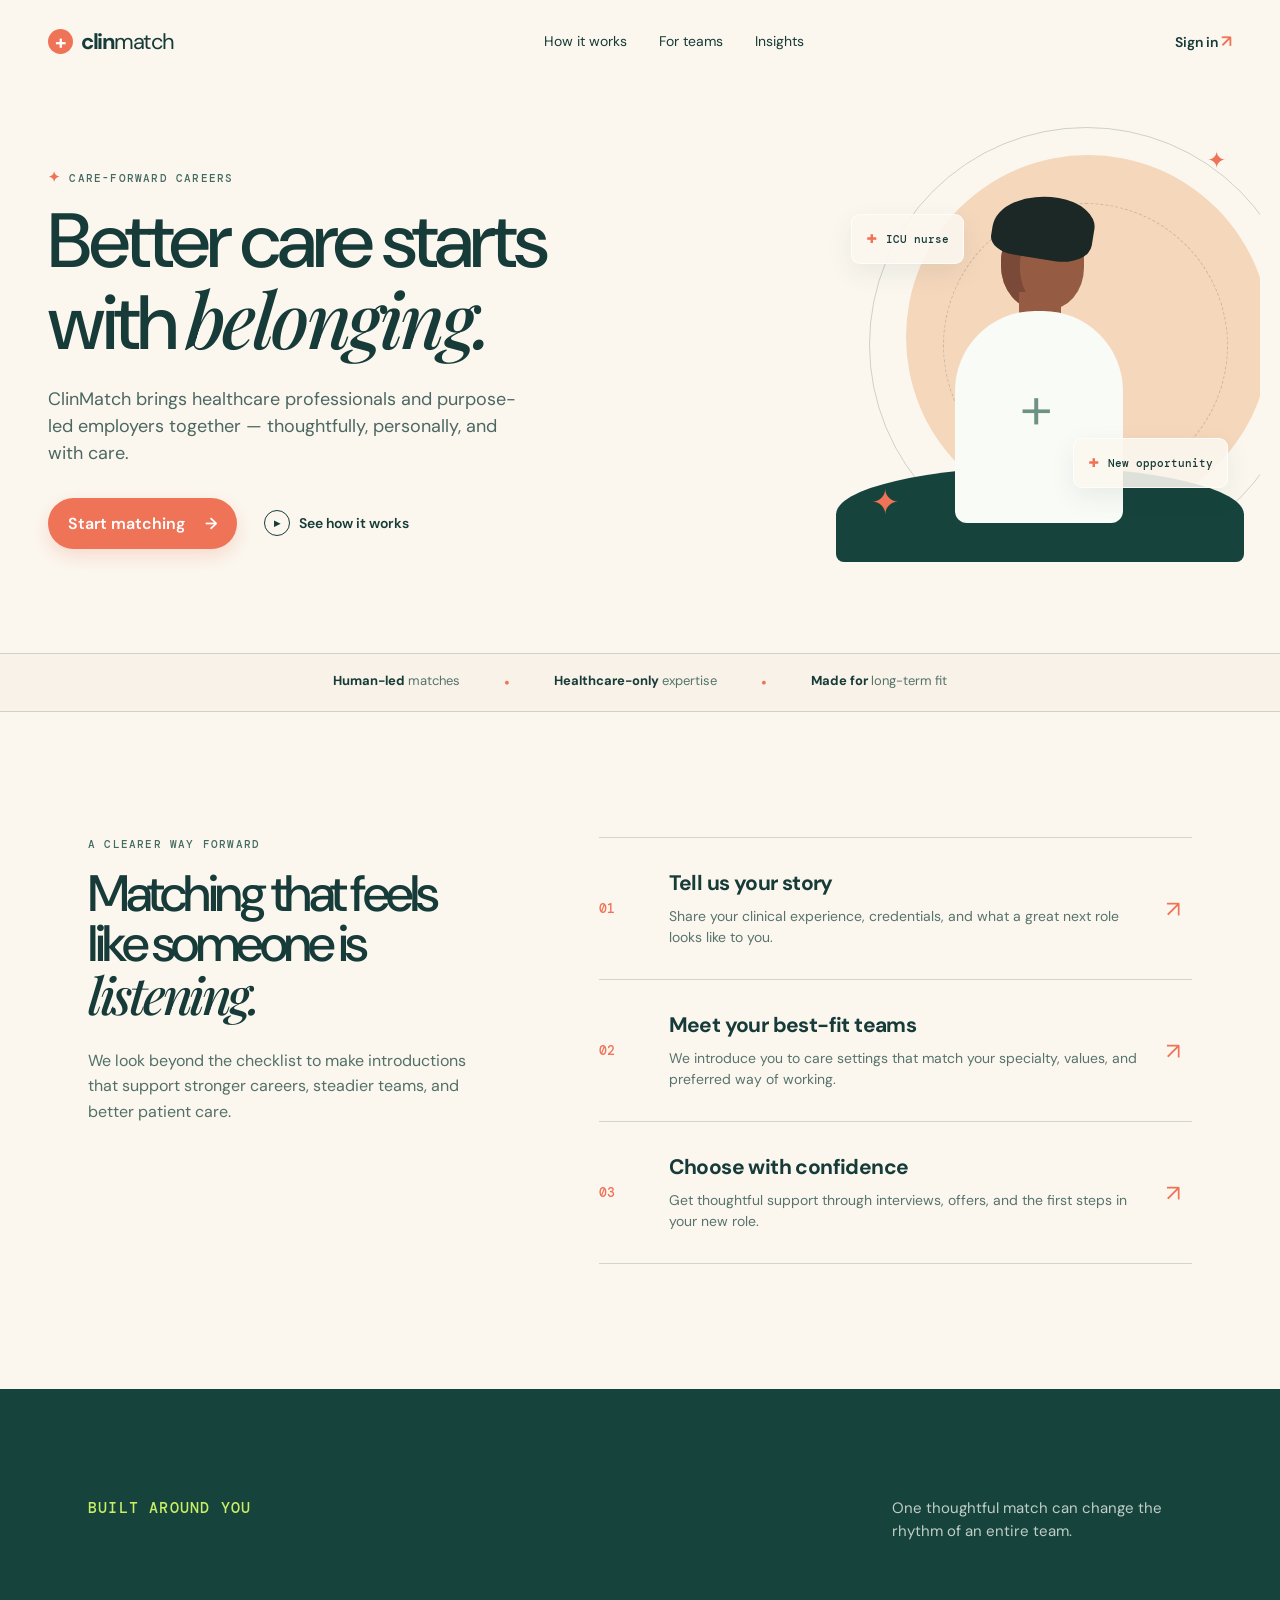
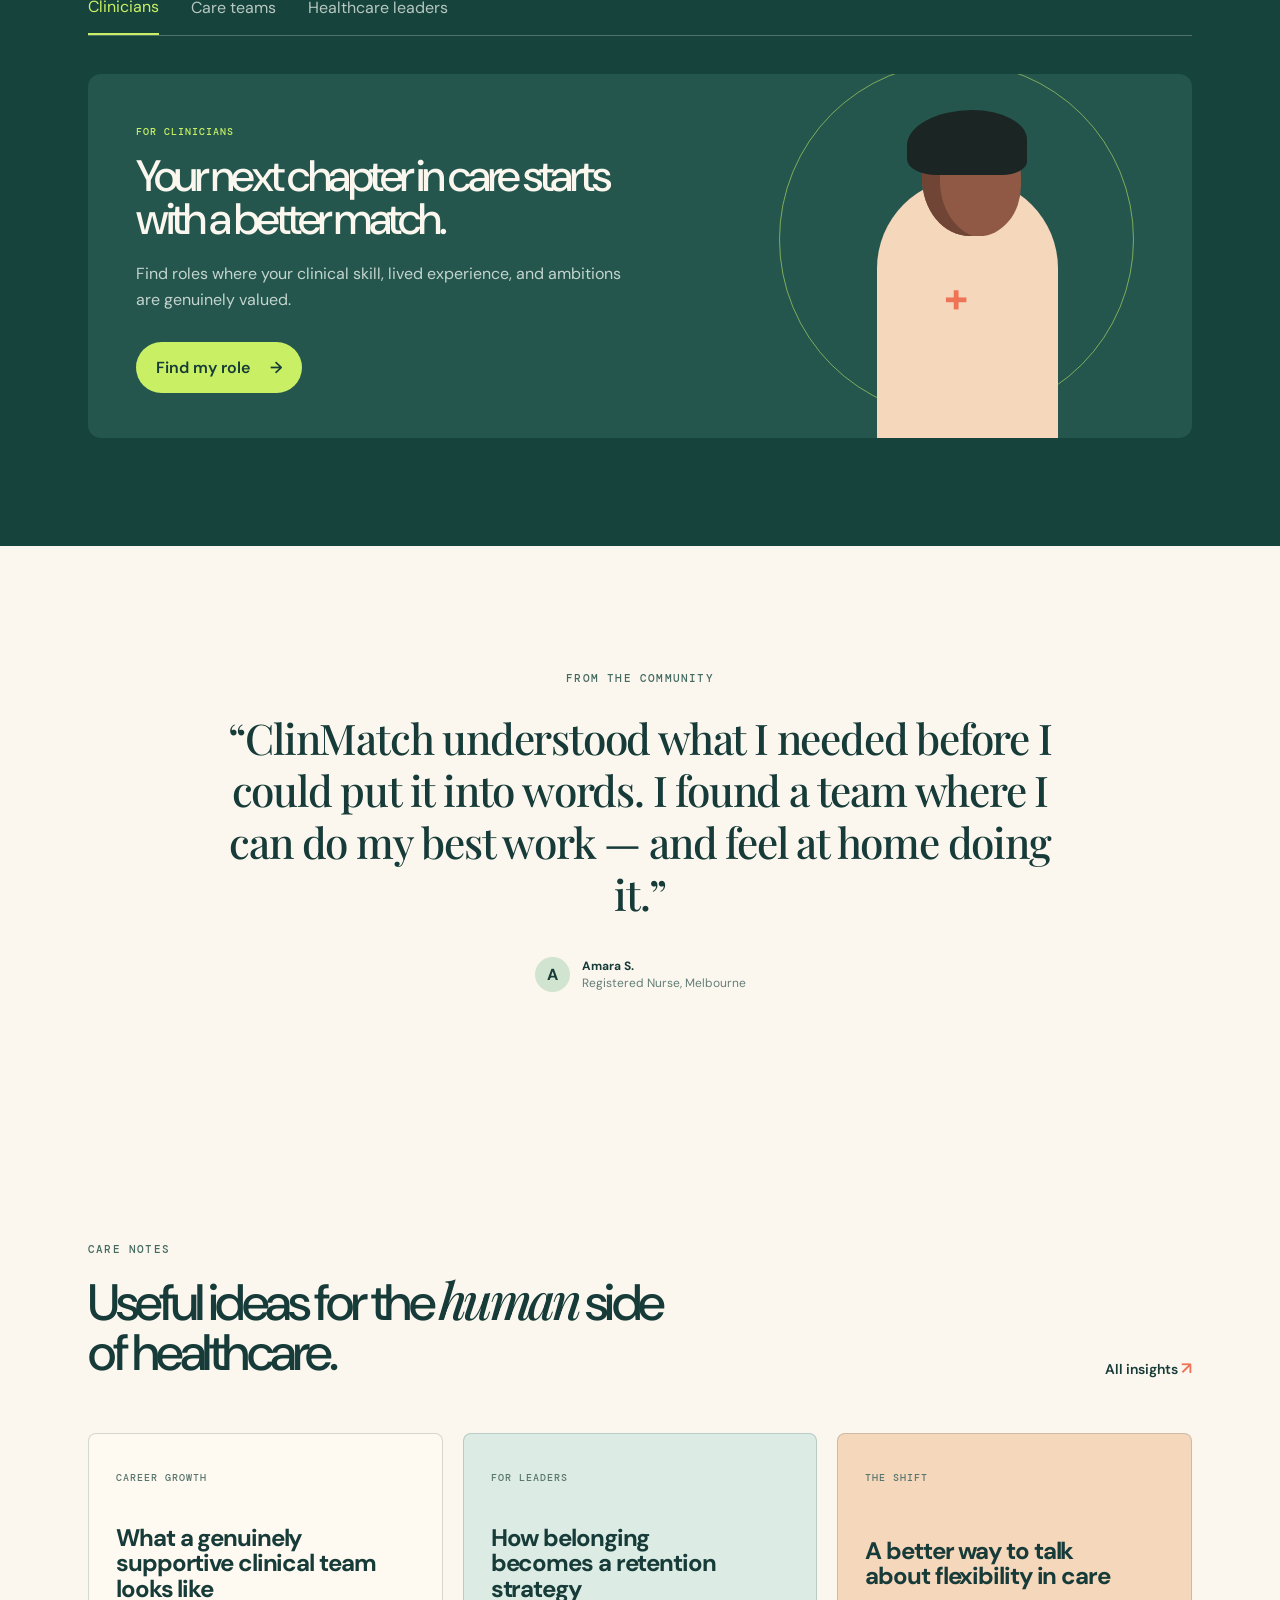
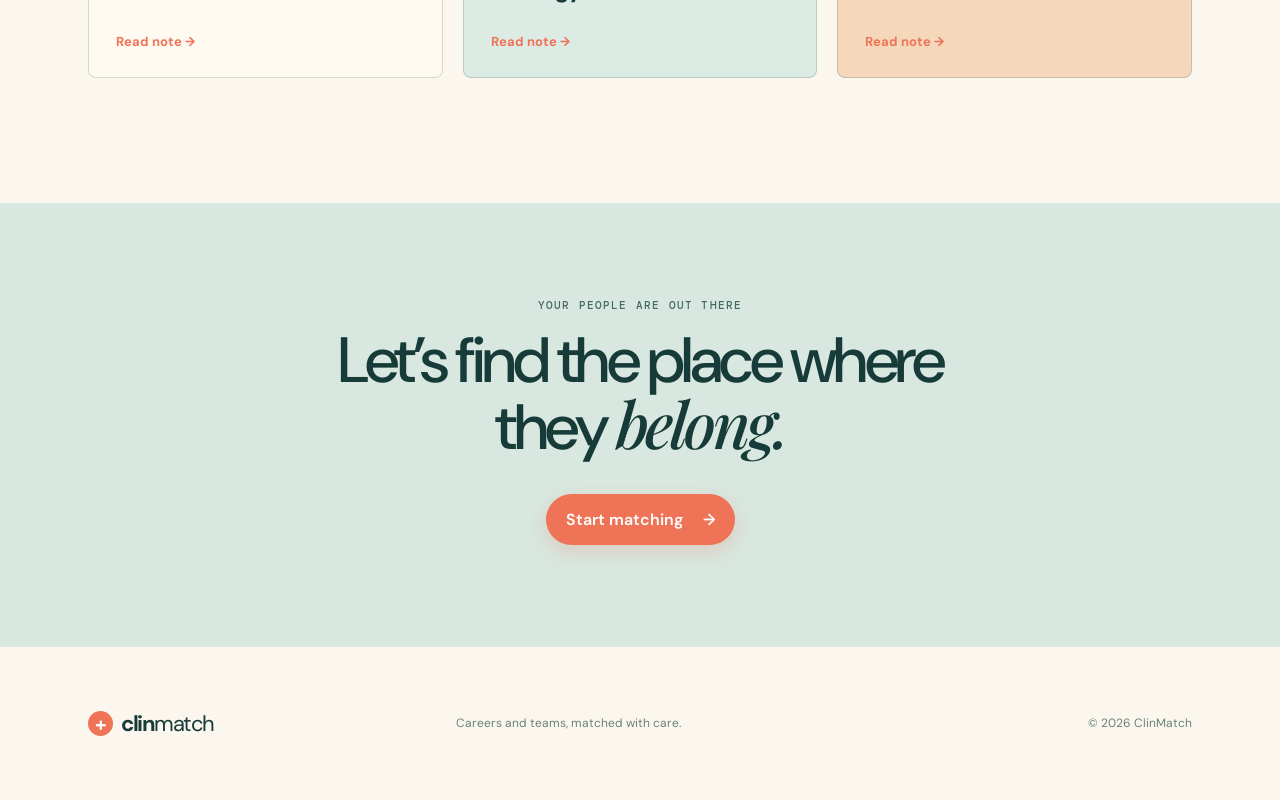
==== index.html @ eff65855 "Add files via upload" ====
<!doctype html>
<html lang="en">
<head>
  <meta charset="utf-8"><meta name="viewport" content="width=device-width,initial-scale=1">
  <meta name="description" content="ClinMatch connects healthcare professionals and purpose-led employers through human-first matching.">
  <title>ClinMatch | Healthcare careers, matched with care</title>
  <link rel="icon" href="/favicon.svg">
  <style>
    @import url('https://fonts.googleapis.com/css2?family=DM+Mono:wght@400;500&family=DM+Sans:opsz,wght@9..40,400;9..40,500;9..40,600;9..40,700&family=Playfair+Display:ital,wght@0,500;0,600;1,500;1,600&display=swap');
    :root{--ink:#173b38;--pine:#17433d;--lime:#c9f065;--cream:#fbf7ef;--peach:#f5d7bc;--mist:#d8e7df;--coral:#ef7356;--line:rgba(23,59,56,.18)}*{box-sizing:border-box}html{scroll-behavior:smooth}body{margin:0;background:var(--cream);color:var(--ink);font-family:'DM Sans',Arial,sans-serif}a{color:inherit;text-decoration:none}button{font:inherit;cursor:pointer}header{height:82px;max-width:1240px;margin:auto;padding:0 28px;display:flex;align-items:center;justify-content:space-between}.brand{display:flex;align-items:center;gap:8px;font-weight:700;font-size:22px;letter-spacing:-1.5px}.brand i{display:grid;place-items:center;width:25px;height:25px;border-radius:50%;background:var(--coral);color:#fff;font-size:20px;font-style:normal}.brand b{font-weight:400}nav{display:flex;gap:32px;font-size:14px}nav a:hover,.link-btn:hover{color:var(--coral)}.link-btn{padding:0;border:0;background:transparent;color:var(--ink);font-weight:600;font-size:14px}.link-btn span{color:var(--coral);font-size:17px}.hero{max-width:1240px;min-height:570px;margin:auto;padding:54px 28px 72px;display:grid;grid-template-columns:1fr 1fr;align-items:center;overflow:hidden}.eyebrow{margin:0 0 18px;color:#456b61;font:500 11px 'DM Mono',monospace;letter-spacing:1.2px;text-transform:uppercase}.eyebrow b{color:var(--coral);font-size:14px}h1,h2{margin:0;font-weight:500;letter-spacing:-3.5px;line-height:.98}h1{font-size:clamp(54px,6vw,78px);max-width:550px}h1 em,h2 em,blockquote{font-family:'Playfair Display',Georgia,serif;font-weight:500}.intro{max-width:470px;margin:25px 0 0;color:#4c6762;font-size:18px;line-height:1.5}.actions{display:flex;gap:27px;align-items:center;margin-top:31px}.primary,.light{display:inline-flex;align-items:center;gap:20px;border:0;border-radius:30px;padding:15px 20px;background:var(--coral);color:#fff;font-weight:600;box-shadow:0 7px 18px rgba(239,115,86,.22)}.primary:hover{transform:translateY(-2px)}.watch{display:flex;align-items:center;gap:9px;font-size:14px;font-weight:600}.watch i{display:grid;place-items:center;width:26px;height:26px;border:1px solid var(--ink);border-radius:50%;font-size:8px;font-style:normal}.art{position:relative;height:445px;min-width:480px}.sun{position:absolute;right:-38px;top:19px;width:364px;height:364px;border-radius:50%;background:var(--peach)}.orbit{position:absolute;border:1px solid rgba(23,59,56,.2);border-radius:50%}.o1{width:435px;height:435px;top:-9px;right:-72px}.o2{width:285px;height:285px;top:67px;right:4px;border-style:dashed}.ground{position:absolute;right:-12px;bottom:19px;width:408px;height:95px;border-radius:50% 50% 8px 8px;background:var(--pine)}.person{position:absolute;right:99px;bottom:58px;width:195px;height:325px;z-index:2}.head{position:absolute;top:16px;left:63px;width:83px;height:96px;border-radius:50% 49% 44% 46%;background:#965c43;box-shadow:inset 19px 3px #7b4938}.head:before{content:'';position:absolute;top:-18px;left:-8px;width:101px;height:63px;border-radius:61% 40% 34% 25%;background:#1c2825;transform:rotate(9deg)}.neck{position:absolute;top:94px;left:81px;width:42px;height:50px;background:#965c43}.body{position:absolute;bottom:0;left:17px;width:168px;height:212px;border-radius:80px 80px 12px 12px;background:#f9fbf7}.body:after{content:'+';position:absolute;top:57px;left:66px;color:#6e9386;font-size:61px;font-weight:300}.card{position:absolute;z-index:4;display:flex;align-items:center;gap:9px;padding:12px 14px;border:1px solid rgba(255,255,255,.75);border-radius:9px;background:rgba(251,247,239,.88);box-shadow:0 9px 26px rgba(23,59,56,.08);font:500 11px 'DM Mono',monospace}.card b{color:var(--coral);font-size:18px}.c1{top:78px;right:268px}.c2{right:4px;bottom:93px}.spark{position:absolute;z-index:4;color:var(--coral);font-size:34px}.s1{right:333px;bottom:56px}.s2{right:6px;top:9px;font-size:23px}.proof{display:flex;justify-content:center;gap:44px;padding:18px 28px;border-top:1px solid var(--line);border-bottom:1px solid var(--line);background:#f8f2e8}.proof p{margin:0;color:#55736a;font-size:13px}.proof strong{color:var(--ink)}.proof span{color:var(--coral)}section.inner{max-width:1160px;margin:auto;padding:125px 28px}.how{display:grid;grid-template-columns:.8fr 1.2fr;gap:115px}.how h2,.insights h2{margin-bottom:24px;font-size:clamp(37px,4vw,54px)}.subcopy{max-width:390px;color:#537067;font-size:16px;line-height:1.6}.steps{border-top:1px solid var(--line)}.step{display:grid;grid-template-columns:53px 1fr 26px;gap:17px;min-height:142px;align-items:center;border-bottom:1px solid var(--line)}.step>span:first-child{color:var(--coral);font:500 13px 'DM Mono',monospace}.step h3{margin:0 0 9px;font-size:21px;letter-spacing:-.6px}.step p{margin:0;color:#58736c;font-size:14px;line-height:1.5}.step>span:last-child{color:var(--coral);font-size:23px}.roles{color:#f7f3eb;background:var(--pine)}.roles .wrap{max-width:1160px;margin:auto;padding:108px 28px}.role-top{display:flex;justify-content:space-between;margin-bottom:54px}.role-top .eyebrow{color:var(--lime)}.role-top>p{max-width:300px;margin:0;color:#bfcec7;font-size:15px;line-height:1.5}.tabs{display:flex;gap:32px;border-bottom:1px solid rgba(255,255,255,.24)}.tabs button{padding:0 0 16px;border:0;background:transparent;color:#b6c8c0;font-size:16px}.tabs button.active{color:var(--lime);border-bottom:2px solid var(--lime)}.role-card{position:relative;display:grid;grid-template-columns:1.1fr .9fr;min-height:357px;margin-top:38px;padding:45px 48px;overflow:hidden;border-radius:13px;background:#24564e}.tag{color:var(--lime);font:500 10px 'DM Mono',monospace;letter-spacing:1px;text-transform:uppercase}.role-card h2{max-width:520px;margin:15px 0 20px;color:#fbf7ef;font-size:44px}.role-card p{max-width:510px;color:#c4d4ce;line-height:1.6}.light{margin-top:14px;color:var(--ink);background:var(--lime);box-shadow:none}.portrait{position:relative;min-height:255px}.halo{position:absolute;right:10px;top:-57px;width:355px;height:355px;border:1px solid rgba(201,240,101,.55);border-radius:50%}.figure{position:absolute;right:86px;bottom:-75px;width:181px;height:290px;border-radius:91px 91px 0 0;background:var(--peach)}.figure:before{content:'';position:absolute;top:-63px;left:45px;width:99px;height:121px;border-radius:48% 52% 42% 48%;background:#8f5946;box-shadow:inset 18px 3px #704536}.figure:after{content:'';position:absolute;top:-68px;left:30px;width:120px;height:65px;border-radius:60% 50% 23% 27%;background:#1b2523}.figure b{position:absolute;top:92px;left:67px;z-index:2;color:var(--coral);font-size:42px}.testimonial{max-width:880px!important;text-align:center}.testimonial .eyebrow{justify-content:center}.testimonial blockquote{margin:27px 0 37px;font-size:clamp(29px,3.3vw,44px);line-height:1.23;letter-spacing:-1.2px}.quote{display:flex;justify-content:center;align-items:center;gap:12px;text-align:left}.avatar{display:grid;place-items:center;width:35px;height:35px;border-radius:50%;background:#d0e4cf;font-weight:700}.quote p{margin:0;color:#647e77;font-size:12px;line-height:1.4}.quote strong{color:var(--ink)}.insight-head{display:flex;align-items:end;justify-content:space-between;margin-bottom:54px}.insight-head h2{max-width:610px;margin-bottom:0}.articles{display:grid;grid-template-columns:repeat(3,1fr);gap:20px}.articles article{display:flex;flex-direction:column;justify-content:space-between;min-height:245px;padding:27px;border:1px solid var(--line);border-radius:8px;background:#fffaf1}.articles article:nth-child(2){background:#dcece4}.articles article:nth-child(3){background:var(--peach)}.type{color:#58756d;font:500 10px 'DM Mono',monospace;letter-spacing:1px}.articles h3{max-width:260px;font-size:24px;line-height:1.06;letter-spacing:-1.1px}.articles a{color:var(--coral);font-size:13px;font-weight:700}.closing{padding:95px 28px 102px;text-align:center;background:var(--mist)}.closing .eyebrow{justify-content:center}.closing h2{max-width:690px;margin:0 auto 34px;font-size:clamp(42px,5vw,65px)}footer{display:grid;grid-template-columns:1fr 1fr 1fr;align-items:center;min-height:153px;max-width:1160px;margin:auto;padding:42px 28px}footer p{margin:0;color:#69817a;font-size:12px}footer p:last-child{text-align:right}.toast{position:fixed;bottom:22px;left:50%;z-index:10;display:none;transform:translateX(-50%);padding:13px 18px;border-radius:8px;background:var(--ink);color:#fff;font-size:14px;box-shadow:0 7px 28px rgba(23,59,56,.2)}.toast.show{display:block}@media(max-width:800px){header{height:68px;padding:0 18px}nav{display:none}.hero{display:block;min-height:auto;padding:56px 22px 48px}.art{height:370px;min-width:0;margin:30px 0 -45px;transform:scale(.85);transform-origin:right top}.proof{gap:11px;padding:16px 12px;text-align:center}.proof p{font-size:11px}.how{display:block;padding:82px 22px}.steps{margin-top:45px}.roles .wrap{padding:78px 22px}.role-top{display:block;margin-bottom:32px}.role-top>p{max-width:390px}.tabs{gap:17px;overflow:auto}.tabs button{white-space:nowrap;font-size:14px}.role-card{display:block;min-height:500px;padding:35px 29px}.role-card h2{font-size:35px}.portrait{margin-top:47px;transform:scale(.8);transform-origin:right top}section.inner{padding:82px 22px}.insight-head{display:block;margin-bottom:34px}.insight-head .link-btn{margin-top:23px}.articles{grid-template-columns:1fr}.articles article{min-height:190px}.closing{padding:76px 22px}footer{grid-template-columns:1fr;gap:18px;min-height:210px;padding:33px 22px}footer p:last-child{text-align:left}.intro{font-size:16px}}
  </style>
</head>
<body>
  <header><a class="brand" href="#top"><i>+</i><span>clin<b>match</b></span></a><nav><a href="#how">How it works</a><a href="#teams">For teams</a><a href="#insights">Insights</a></nav><button class="link-btn" data-note="Sign in">Sign in <span>↗</span></button></header>
  <main id="top">
    <section class="hero"><div><p class="eyebrow"><b>✦</b> Care-forward careers</p><h1>Better care starts with <em>belonging.</em></h1><p class="intro">ClinMatch brings healthcare professionals and purpose-led employers together — thoughtfully, personally, and with care.</p><div class="actions"><button class="primary" data-note="Start matching">Start matching <span>→</span></button><a class="watch" href="#how"><i>▶</i> See how it works</a></div></div><div class="art" aria-label="A clinician connected to a care community" role="img"><div class="sun"></div><div class="orbit o1"></div><div class="orbit o2"></div><div class="card c1"><b>+</b> ICU nurse</div><div class="card c2"><b>+</b> New opportunity</div><div class="person"><div class="head"></div><div class="neck"></div><div class="body"></div></div><div class="ground"></div><div class="spark s1">✦</div><div class="spark s2">✦</div></div></section>
    <div class="proof"><p><strong>Human-led</strong> matches</p><span>•</span><p><strong>Healthcare-only</strong> expertise</p><span>•</span><p><strong>Made for</strong> long-term fit</p></div>
    <section class="inner how" id="how"><div><p class="eyebrow">A clearer way forward</p><h2>Matching that feels like someone is <em>listening.</em></h2><p class="subcopy">We look beyond the checklist to make introductions that support stronger careers, steadier teams, and better patient care.</p></div><div class="steps"><article class="step"><span>01</span><div><h3>Tell us your story</h3><p>Share your clinical experience, credentials, and what a great next role looks like to you.</p></div><span>↗</span></article><article class="step"><span>02</span><div><h3>Meet your best-fit teams</h3><p>We introduce you to care settings that match your specialty, values, and preferred way of working.</p></div><span>↗</span></article><article class="step"><span>03</span><div><h3>Choose with confidence</h3><p>Get thoughtful support through interviews, offers, and the first steps in your new role.</p></div><span>↗</span></article></div></section>
    <section class="roles" id="teams"><div class="wrap"><div class="role-top"><p class="eyebrow">Built around you</p><p>One thoughtful match can change the rhythm of an entire team.</p></div><div class="tabs" role="tablist"><button class="active" data-role="0">Clinicians</button><button data-role="1">Care teams</button><button data-role="2">Healthcare leaders</button></div><article class="role-card"><div><span class="tag" id="roleTag">For clinicians</span><h2 id="roleTitle">Your next chapter in care starts with a better match.</h2><p id="roleText">Find roles where your clinical skill, lived experience, and ambitions are genuinely valued.</p><button class="light" id="roleAction" data-note="Find my role">Find my role <span>→</span></button></div><div class="portrait" aria-hidden="true"><div class="halo"></div><div class="figure"><b>+</b></div></div></article></div></section>
    <section class="inner testimonial"><p class="eyebrow">From the community</p><blockquote>“ClinMatch understood what I needed before I could put it into words. I found a team where I can do my best work — and feel at home doing it.”</blockquote><div class="quote"><span class="avatar">A</span><p><strong>Amara S.</strong><br>Registered Nurse, Melbourne</p></div></section>
    <section class="inner insights" id="insights"><div class="insight-head"><div><p class="eyebrow">Care notes</p><h2>Useful ideas for the <em>human</em> side of healthcare.</h2></div><button class="link-btn" data-note="All insights">All insights <span>↗</span></button></div><div class="articles"><article><p class="type">CAREER GROWTH</p><h3>What a genuinely supportive clinical team looks like</h3><a href="#insights">Read note →</a></article><article><p class="type">FOR LEADERS</p><h3>How belonging becomes a retention strategy</h3><a href="#insights">Read note →</a></article><article><p class="type">THE SHIFT</p><h3>A better way to talk about flexibility in care</h3><a href="#insights">Read note →</a></article></div></section>
    <section class="closing"><p class="eyebrow">Your people are out there</p><h2>Let’s find the place where they <em>belong.</em></h2><button class="primary" data-note="Start matching">Start matching <span>→</span></button></section>
  </main>
  <footer><a class="brand" href="#top"><i>+</i><span>clin<b>match</b></span></a><p>Careers and teams, matched with care.</p><p>© 2026 ClinMatch</p></footer><div class="toast" role="status" id="toast"></div>
  <script>
    const roles=[['For clinicians','Your next chapter in care starts with a better match.','Find roles where your clinical skill, lived experience, and ambitions are genuinely valued.','Find my role'],['For care teams','Build a team people are proud to belong to.','Meet qualified professionals who care as much about culture and continuity as you do.','Grow my team'],['For healthcare leaders','Bring the right expertise to the moments that matter.','Make confident, human-first hiring decisions across your service, network, or organisation.','Talk to an advisor']];
    const roleTag=document.getElementById('roleTag'),roleTitle=document.getElementById('roleTitle'),roleText=document.getElementById('roleText'),roleAction=document.getElementById('roleAction'),toast=document.getElementById('toast');
    document.querySelectorAll('[data-role]').forEach(b=>b.addEventListener('click',()=>{const r=roles[b.dataset.role];document.querySelectorAll('[data-role]').forEach(x=>x.classList.remove('active'));b.classList.add('active');roleTag.textContent=r[0];roleTitle.textContent=r[1];roleText.textContent=r[2];roleAction.firstChild.textContent=r[3]+' ';roleAction.dataset.note=r[3]}));
    document.querySelectorAll('[data-note]').forEach(b=>b.addEventListener('click',()=>{toast.textContent=b.dataset.note+' — we’ll help you take the next step.';toast.classList.add('show');setTimeout(()=>toast.classList.remove('show'),3600)}));
  </script>
</body></html>
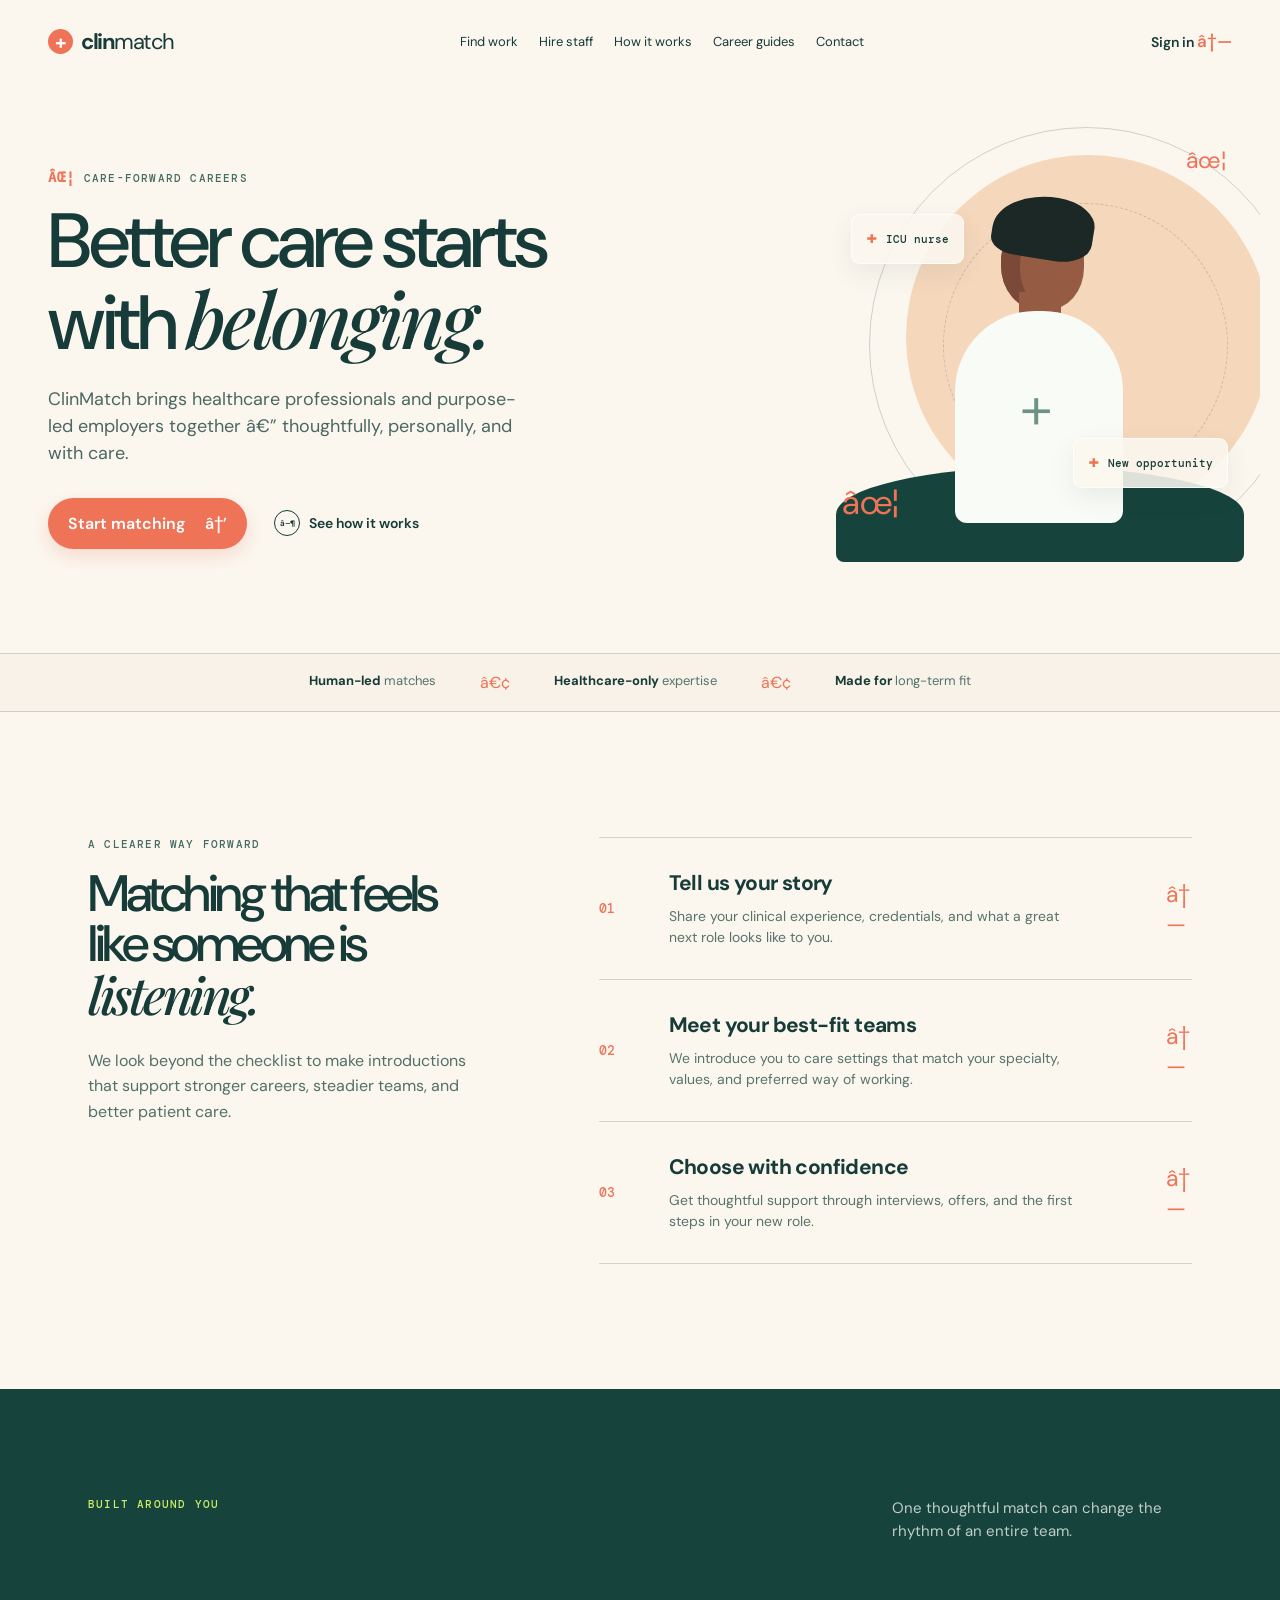
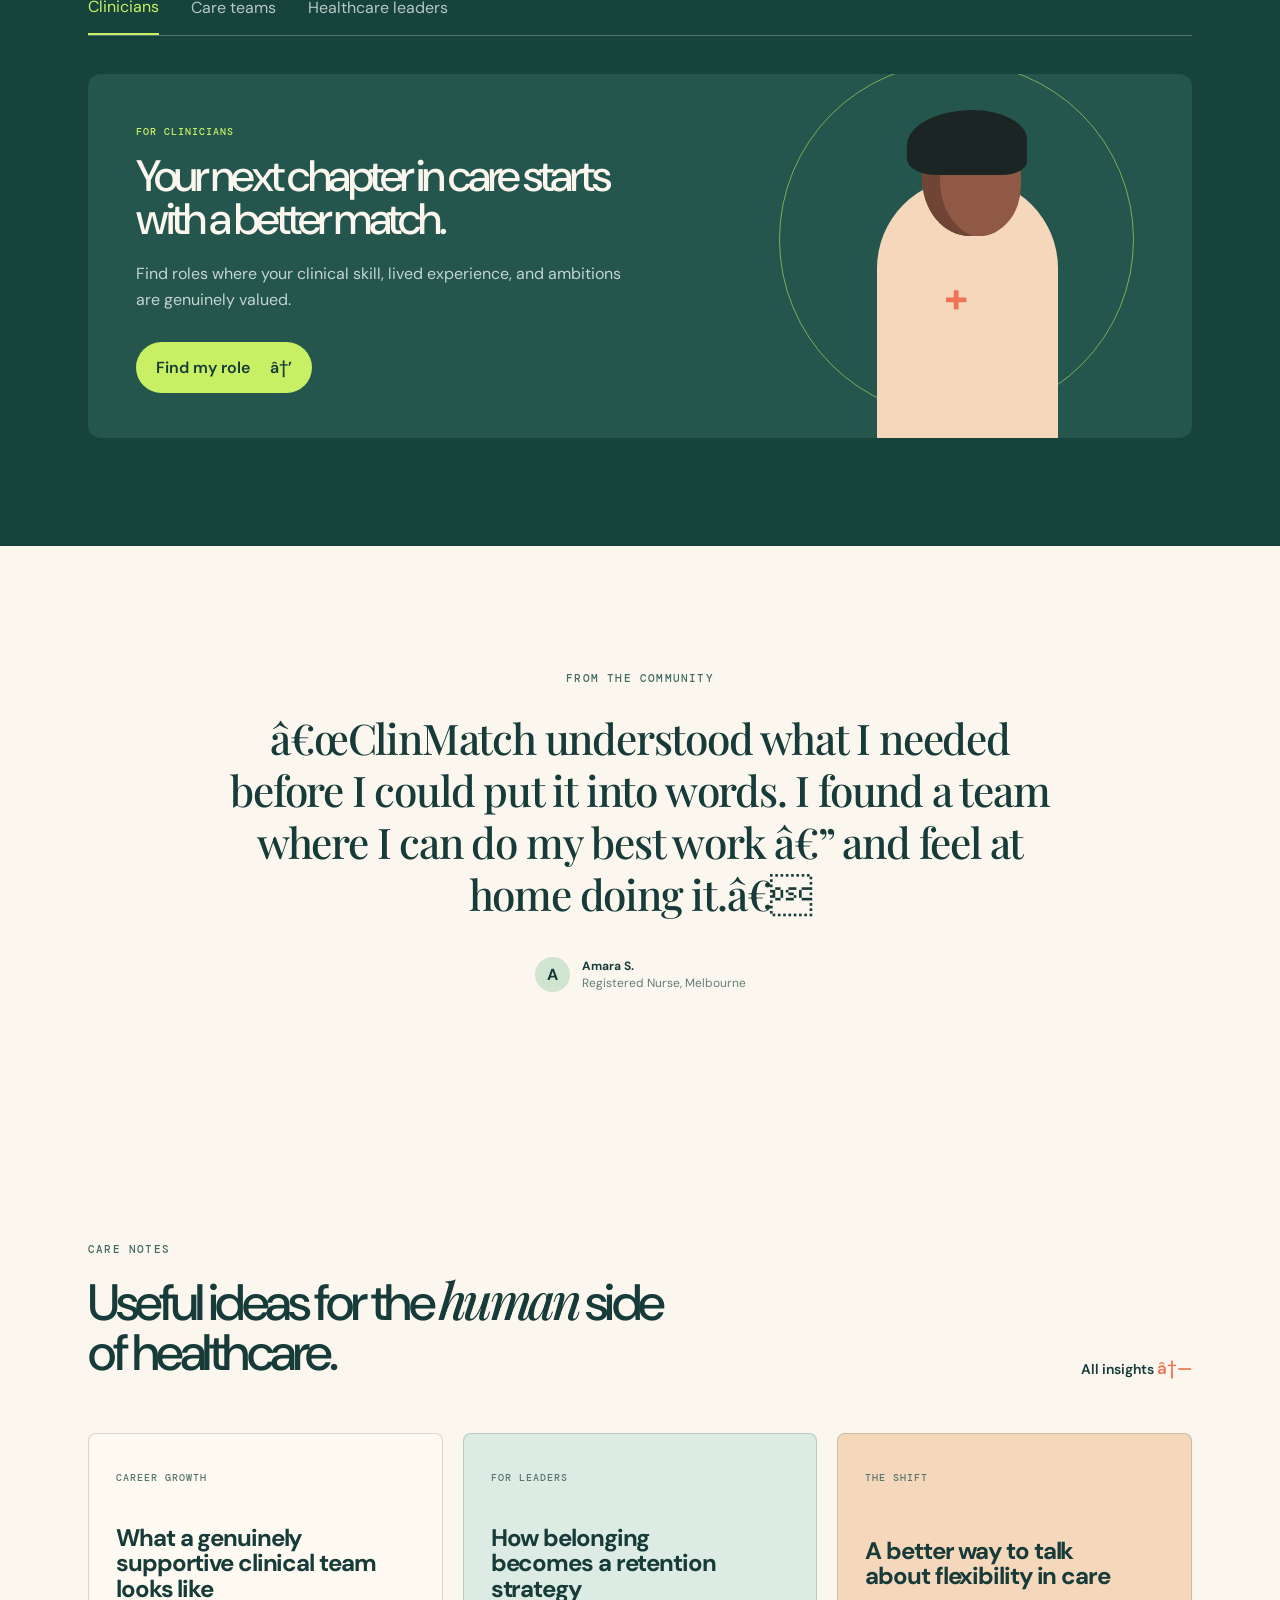
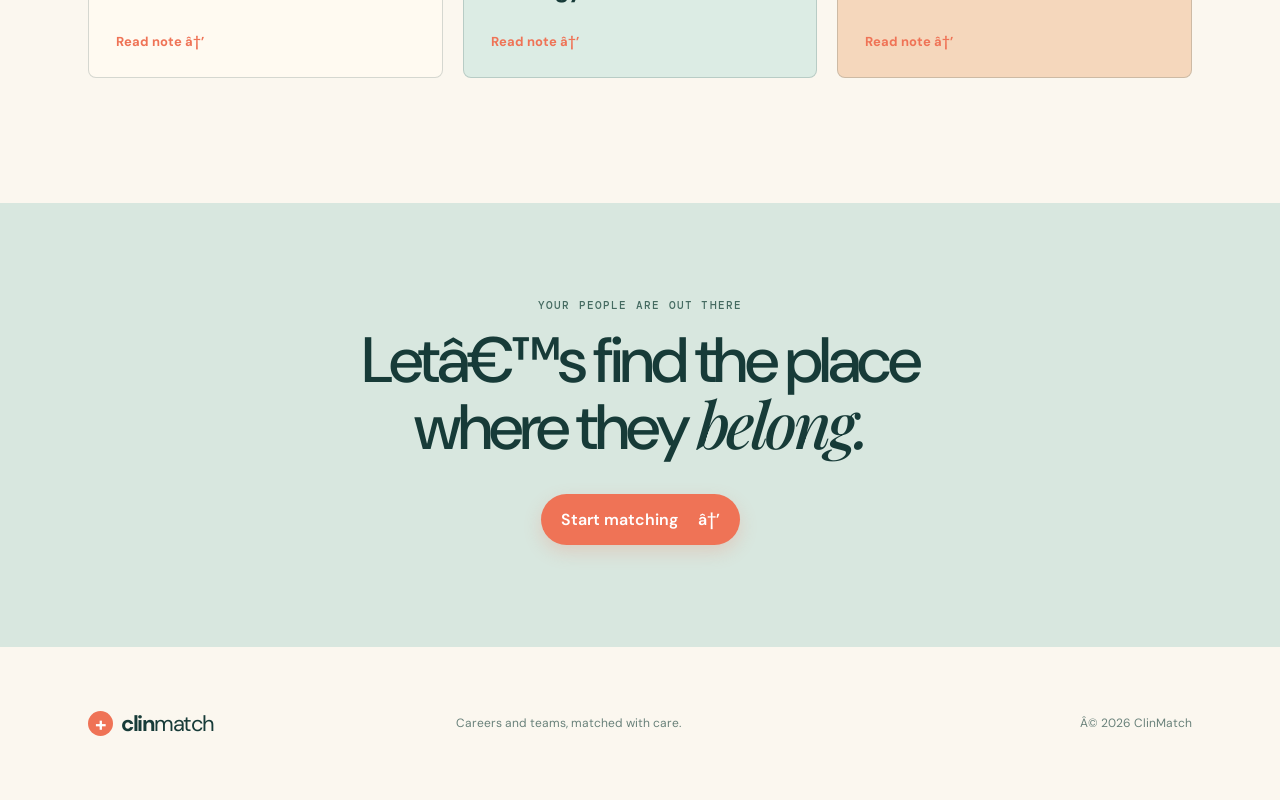
==== commit 3c7eb1ce: "Link ClinMatch exploration pages" ====
--- a/index.html
+++ b/index.html
@@ -7,25 +7,27 @@
   <link rel="icon" href="/favicon.svg">
   <style>
     @import url('https://fonts.googleapis.com/css2?family=DM+Mono:wght@400;500&family=DM+Sans:opsz,wght@9..40,400;9..40,500;9..40,600;9..40,700&family=Playfair+Display:ital,wght@0,500;0,600;1,500;1,600&display=swap');
-    :root{--ink:#173b38;--pine:#17433d;--lime:#c9f065;--cream:#fbf7ef;--peach:#f5d7bc;--mist:#d8e7df;--coral:#ef7356;--line:rgba(23,59,56,.18)}*{box-sizing:border-box}html{scroll-behavior:smooth}body{margin:0;background:var(--cream);color:var(--ink);font-family:'DM Sans',Arial,sans-serif}a{color:inherit;text-decoration:none}button{font:inherit;cursor:pointer}header{height:82px;max-width:1240px;margin:auto;padding:0 28px;display:flex;align-items:center;justify-content:space-between}.brand{display:flex;align-items:center;gap:8px;font-weight:700;font-size:22px;letter-spacing:-1.5px}.brand i{display:grid;place-items:center;width:25px;height:25px;border-radius:50%;background:var(--coral);color:#fff;font-size:20px;font-style:normal}.brand b{font-weight:400}nav{display:flex;gap:32px;font-size:14px}nav a:hover,.link-btn:hover{color:var(--coral)}.link-btn{padding:0;border:0;background:transparent;color:var(--ink);font-weight:600;font-size:14px}.link-btn span{color:var(--coral);font-size:17px}.hero{max-width:1240px;min-height:570px;margin:auto;padding:54px 28px 72px;display:grid;grid-template-columns:1fr 1fr;align-items:center;overflow:hidden}.eyebrow{margin:0 0 18px;color:#456b61;font:500 11px 'DM Mono',monospace;letter-spacing:1.2px;text-transform:uppercase}.eyebrow b{color:var(--coral);font-size:14px}h1,h2{margin:0;font-weight:500;letter-spacing:-3.5px;line-height:.98}h1{font-size:clamp(54px,6vw,78px);max-width:550px}h1 em,h2 em,blockquote{font-family:'Playfair Display',Georgia,serif;font-weight:500}.intro{max-width:470px;margin:25px 0 0;color:#4c6762;font-size:18px;line-height:1.5}.actions{display:flex;gap:27px;align-items:center;margin-top:31px}.primary,.light{display:inline-flex;align-items:center;gap:20px;border:0;border-radius:30px;padding:15px 20px;background:var(--coral);color:#fff;font-weight:600;box-shadow:0 7px 18px rgba(239,115,86,.22)}.primary:hover{transform:translateY(-2px)}.watch{display:flex;align-items:center;gap:9px;font-size:14px;font-weight:600}.watch i{display:grid;place-items:center;width:26px;height:26px;border:1px solid var(--ink);border-radius:50%;font-size:8px;font-style:normal}.art{position:relative;height:445px;min-width:480px}.sun{position:absolute;right:-38px;top:19px;width:364px;height:364px;border-radius:50%;background:var(--peach)}.orbit{position:absolute;border:1px solid rgba(23,59,56,.2);border-radius:50%}.o1{width:435px;height:435px;top:-9px;right:-72px}.o2{width:285px;height:285px;top:67px;right:4px;border-style:dashed}.ground{position:absolute;right:-12px;bottom:19px;width:408px;height:95px;border-radius:50% 50% 8px 8px;background:var(--pine)}.person{position:absolute;right:99px;bottom:58px;width:195px;height:325px;z-index:2}.head{position:absolute;top:16px;left:63px;width:83px;height:96px;border-radius:50% 49% 44% 46%;background:#965c43;box-shadow:inset 19px 3px #7b4938}.head:before{content:'';position:absolute;top:-18px;left:-8px;width:101px;height:63px;border-radius:61% 40% 34% 25%;background:#1c2825;transform:rotate(9deg)}.neck{position:absolute;top:94px;left:81px;width:42px;height:50px;background:#965c43}.body{position:absolute;bottom:0;left:17px;width:168px;height:212px;border-radius:80px 80px 12px 12px;background:#f9fbf7}.body:after{content:'+';position:absolute;top:57px;left:66px;color:#6e9386;font-size:61px;font-weight:300}.card{position:absolute;z-index:4;display:flex;align-items:center;gap:9px;padding:12px 14px;border:1px solid rgba(255,255,255,.75);border-radius:9px;background:rgba(251,247,239,.88);box-shadow:0 9px 26px rgba(23,59,56,.08);font:500 11px 'DM Mono',monospace}.card b{color:var(--coral);font-size:18px}.c1{top:78px;right:268px}.c2{right:4px;bottom:93px}.spark{position:absolute;z-index:4;color:var(--coral);font-size:34px}.s1{right:333px;bottom:56px}.s2{right:6px;top:9px;font-size:23px}.proof{display:flex;justify-content:center;gap:44px;padding:18px 28px;border-top:1px solid var(--line);border-bottom:1px solid var(--line);background:#f8f2e8}.proof p{margin:0;color:#55736a;font-size:13px}.proof strong{color:var(--ink)}.proof span{color:var(--coral)}section.inner{max-width:1160px;margin:auto;padding:125px 28px}.how{display:grid;grid-template-columns:.8fr 1.2fr;gap:115px}.how h2,.insights h2{margin-bottom:24px;font-size:clamp(37px,4vw,54px)}.subcopy{max-width:390px;color:#537067;font-size:16px;line-height:1.6}.steps{border-top:1px solid var(--line)}.step{display:grid;grid-template-columns:53px 1fr 26px;gap:17px;min-height:142px;align-items:center;border-bottom:1px solid var(--line)}.step>span:first-child{color:var(--coral);font:500 13px 'DM Mono',monospace}.step h3{margin:0 0 9px;font-size:21px;letter-spacing:-.6px}.step p{margin:0;color:#58736c;font-size:14px;line-height:1.5}.step>span:last-child{color:var(--coral);font-size:23px}.roles{color:#f7f3eb;background:var(--pine)}.roles .wrap{max-width:1160px;margin:auto;padding:108px 28px}.role-top{display:flex;justify-content:space-between;margin-bottom:54px}.role-top .eyebrow{color:var(--lime)}.role-top>p{max-width:300px;margin:0;color:#bfcec7;font-size:15px;line-height:1.5}.tabs{display:flex;gap:32px;border-bottom:1px solid rgba(255,255,255,.24)}.tabs button{padding:0 0 16px;border:0;background:transparent;color:#b6c8c0;font-size:16px}.tabs button.active{color:var(--lime);border-bottom:2px solid var(--lime)}.role-card{position:relative;display:grid;grid-template-columns:1.1fr .9fr;min-height:357px;margin-top:38px;padding:45px 48px;overflow:hidden;border-radius:13px;background:#24564e}.tag{color:var(--lime);font:500 10px 'DM Mono',monospace;letter-spacing:1px;text-transform:uppercase}.role-card h2{max-width:520px;margin:15px 0 20px;color:#fbf7ef;font-size:44px}.role-card p{max-width:510px;color:#c4d4ce;line-height:1.6}.light{margin-top:14px;color:var(--ink);background:var(--lime);box-shadow:none}.portrait{position:relative;min-height:255px}.halo{position:absolute;right:10px;top:-57px;width:355px;height:355px;border:1px solid rgba(201,240,101,.55);border-radius:50%}.figure{position:absolute;right:86px;bottom:-75px;width:181px;height:290px;border-radius:91px 91px 0 0;background:var(--peach)}.figure:before{content:'';position:absolute;top:-63px;left:45px;width:99px;height:121px;border-radius:48% 52% 42% 48%;background:#8f5946;box-shadow:inset 18px 3px #704536}.figure:after{content:'';position:absolute;top:-68px;left:30px;width:120px;height:65px;border-radius:60% 50% 23% 27%;background:#1b2523}.figure b{position:absolute;top:92px;left:67px;z-index:2;color:var(--coral);font-size:42px}.testimonial{max-width:880px!important;text-align:center}.testimonial .eyebrow{justify-content:center}.testimonial blockquote{margin:27px 0 37px;font-size:clamp(29px,3.3vw,44px);line-height:1.23;letter-spacing:-1.2px}.quote{display:flex;justify-content:center;align-items:center;gap:12px;text-align:left}.avatar{display:grid;place-items:center;width:35px;height:35px;border-radius:50%;background:#d0e4cf;font-weight:700}.quote p{margin:0;color:#647e77;font-size:12px;line-height:1.4}.quote strong{color:var(--ink)}.insight-head{display:flex;align-items:end;justify-content:space-between;margin-bottom:54px}.insight-head h2{max-width:610px;margin-bottom:0}.articles{display:grid;grid-template-columns:repeat(3,1fr);gap:20px}.articles article{display:flex;flex-direction:column;justify-content:space-between;min-height:245px;padding:27px;border:1px solid var(--line);border-radius:8px;background:#fffaf1}.articles article:nth-child(2){background:#dcece4}.articles article:nth-child(3){background:var(--peach)}.type{color:#58756d;font:500 10px 'DM Mono',monospace;letter-spacing:1px}.articles h3{max-width:260px;font-size:24px;line-height:1.06;letter-spacing:-1.1px}.articles a{color:var(--coral);font-size:13px;font-weight:700}.closing{padding:95px 28px 102px;text-align:center;background:var(--mist)}.closing .eyebrow{justify-content:center}.closing h2{max-width:690px;margin:0 auto 34px;font-size:clamp(42px,5vw,65px)}footer{display:grid;grid-template-columns:1fr 1fr 1fr;align-items:center;min-height:153px;max-width:1160px;margin:auto;padding:42px 28px}footer p{margin:0;color:#69817a;font-size:12px}footer p:last-child{text-align:right}.toast{position:fixed;bottom:22px;left:50%;z-index:10;display:none;transform:translateX(-50%);padding:13px 18px;border-radius:8px;background:var(--ink);color:#fff;font-size:14px;box-shadow:0 7px 28px rgba(23,59,56,.2)}.toast.show{display:block}@media(max-width:800px){header{height:68px;padding:0 18px}nav{display:none}.hero{display:block;min-height:auto;padding:56px 22px 48px}.art{height:370px;min-width:0;margin:30px 0 -45px;transform:scale(.85);transform-origin:right top}.proof{gap:11px;padding:16px 12px;text-align:center}.proof p{font-size:11px}.how{display:block;padding:82px 22px}.steps{margin-top:45px}.roles .wrap{padding:78px 22px}.role-top{display:block;margin-bottom:32px}.role-top>p{max-width:390px}.tabs{gap:17px;overflow:auto}.tabs button{white-space:nowrap;font-size:14px}.role-card{display:block;min-height:500px;padding:35px 29px}.role-card h2{font-size:35px}.portrait{margin-top:47px;transform:scale(.8);transform-origin:right top}section.inner{padding:82px 22px}.insight-head{display:block;margin-bottom:34px}.insight-head .link-btn{margin-top:23px}.articles{grid-template-columns:1fr}.articles article{min-height:190px}.closing{padding:76px 22px}footer{grid-template-columns:1fr;gap:18px;min-height:210px;padding:33px 22px}footer p:last-child{text-align:left}.intro{font-size:16px}}
+    :root{--ink:#173b38;--pine:#17433d;--lime:#c9f065;--cream:#fbf7ef;--peach:#f5d7bc;--mist:#d8e7df;--coral:#ef7356;--line:rgba(23,59,56,.18)}*{box-sizing:border-box}html{scroll-behavior:smooth}body{margin:0;background:var(--cream);color:var(--ink);font-family:'DM Sans',Arial,sans-serif}a{color:inherit;text-decoration:none}button{font:inherit;cursor:pointer}header{height:82px;max-width:1240px;margin:auto;padding:0 28px;display:flex;align-items:center;justify-content:space-between}.brand{display:flex;align-items:center;gap:8px;font-weight:700;font-size:22px;letter-spacing:-1.5px}.brand i{display:grid;place-items:center;width:25px;height:25px;border-radius:50%;background:var(--coral);color:#fff;font-size:20px;font-style:normal}.brand b{font-weight:400}nav{display:flex;gap:21px;font-size:13px}nav a:hover,.link-btn:hover{color:var(--coral)}.menu-toggle{display:none;border:1px solid var(--line);border-radius:20px;padding:8px 12px;background:transparent;color:var(--ink);font-size:12px;font-weight:700}.link-btn{padding:0;border:0;background:none;color:var(--ink);font-weight:600;font-size:14px}.link-btn span{color:var(--coral);font-size:17px}.hero{max-width:1240px;min-height:570px;margin:auto;padding:54px 28px 72px;display:grid;grid-template-columns:1fr 1fr;align-items:center;overflow:hidden}.eyebrow{margin:0 0 18px;color:#456b61;font:500 11px 'DM Mono',monospace;letter-spacing:1.2px;text-transform:uppercase}.eyebrow b{color:var(--coral);font-size:14px}h1,h2{margin:0;font-weight:500;letter-spacing:-3.5px;line-height:.98}h1{font-size:clamp(54px,6vw,78px);max-width:550px}h1 em,h2 em,blockquote{font-family:'Playfair Display',Georgia,serif;font-weight:500}.intro{max-width:470px;margin:25px 0 0;color:#4c6762;font-size:18px;line-height:1.5}.actions{display:flex;gap:27px;align-items:center;margin-top:31px}.primary,.light{display:inline-flex;gap:20px;align-items:center;border:0;border-radius:30px;padding:15px 20px;background:var(--coral);color:#fff;font-weight:600;box-shadow:0 7px 18px rgba(239,115,86,.22)}.primary:hover{transform:translateY(-2px)}.watch{display:flex;gap:9px;align-items:center;font-size:14px;font-weight:600}.watch i{display:grid;place-items:center;width:26px;height:26px;border:1px solid var(--ink);border-radius:50%;font-size:8px;font-style:normal}.art{position:relative;height:445px;min-width:480px}.sun{position:absolute;right:-38px;top:19px;width:364px;height:364px;border-radius:50%;background:var(--peach)}.orbit{position:absolute;border:1px solid rgba(23,59,56,.2);border-radius:50%}.o1{width:435px;height:435px;top:-9px;right:-72px}.o2{width:285px;height:285px;top:67px;right:4px;border-style:dashed}.ground{position:absolute;right:-12px;bottom:19px;width:408px;height:95px;border-radius:50% 50% 8px 8px;background:var(--pine)}.person{position:absolute;right:99px;bottom:58px;width:195px;height:325px;z-index:2}.head{position:absolute;top:16px;left:63px;width:83px;height:96px;border-radius:50% 49% 44% 46%;background:#965c43;box-shadow:inset 19px 3px #7b4938}.head:before{content:'';position:absolute;width:101px;height:63px;top:-18px;left:-8px;border-radius:61% 40% 34% 25%;background:#1c2825;transform:rotate(9deg)}.neck{position:absolute;top:94px;left:81px;height:50px;width:42px;background:#965c43}.body{position:absolute;bottom:0;left:17px;width:168px;height:212px;border-radius:80px 80px 12px 12px;background:#f9fbf7}.body:after{content:'+';position:absolute;top:57px;left:66px;color:#6e9386;font-size:61px;font-weight:300}.card{position:absolute;z-index:4;padding:12px 14px;display:flex;gap:9px;align-items:center;border:1px solid rgba(255,255,255,.75);border-radius:9px;background:rgba(251,247,239,.88);box-shadow:0 9px 26px rgba(23,59,56,.08);font:500 11px 'DM Mono',monospace}.card b{color:var(--coral);font-size:18px}.c1{top:78px;right:268px}.c2{bottom:93px;right:4px}.spark{position:absolute;z-index:4;color:var(--coral);font-size:34px}.s1{bottom:56px;right:333px}.s2{top:9px;right:6px;font-size:23px}.proof{border-top:1px solid var(--line);border-bottom:1px solid var(--line);padding:18px 28px;display:flex;justify-content:center;gap:44px;background:#f8f2e8}.proof p{margin:0;color:#55736a;font-size:13px}.proof strong{color:var(--ink)}.proof span{color:var(--coral)}section.inner{max-width:1160px;margin:auto;padding:125px 28px}.how{display:grid;grid-template-columns:.8fr 1.2fr;gap:115px}.how h2,.insights h2{font-size:clamp(37px,4vw,54px);margin-bottom:24px}.subcopy{max-width:390px;color:#537067;font-size:16px;line-height:1.6}.steps{border-top:1px solid var(--line)}.step{min-height:142px;display:grid;grid-template-columns:53px 1fr 26px;align-items:center;gap:17px;border-bottom:1px solid var(--line)}.step>span:first-child{color:var(--coral);font:500 13px 'DM Mono',monospace}.step h3{margin:0 0 9px;font-size:21px;letter-spacing:-.6px}.step p{margin:0;max-width:420px;color:#58736c;font-size:14px;line-height:1.5}.step>span:last-child{font-size:23px;color:var(--coral)}.roles{background:var(--pine);color:#f7f3eb}.roles .wrap{max-width:1160px;margin:auto;padding:108px 28px}.role-top{display:flex;justify-content:space-between;align-items:flex-start;margin-bottom:54px}.role-top .eyebrow{color:var(--lime)}.role-top>p:last-child{max-width:300px;margin:0;color:#bfcec7;font-size:15px;line-height:1.5}.tabs{display:flex;gap:32px;border-bottom:1px solid rgba(255,255,255,.24)}.tabs button{padding:0 0 16px;border:0;color:#b6c8c0;background:transparent;font-size:16px}.tabs button.active{color:var(--lime);border-bottom:2px solid var(--lime)}.role-card{min-height:357px;margin-top:38px;padding:45px 48px;overflow:hidden;display:grid;grid-template-columns:1.1fr .9fr;position:relative;border-radius:13px;background:#24564e}.tag{font:500 10px 'DM Mono',monospace;color:var(--lime);letter-spacing:1px;text-transform:uppercase}.role-card h2{max-width:520px;margin:15px 0 20px;color:#fbf7ef;font-size:44px}.role-card p{max-width:510px;color:#c4d4ce;line-height:1.6}.light{margin-top:14px;color:var(--ink);background:var(--lime);box-shadow:none}.portrait{position:relative;min-height:255px}.halo{position:absolute;right:10px;top:-57px;width:355px;height:355px;border:1px solid rgba(201,240,101,.55);border-radius:50%}.figure{position:absolute;right:86px;bottom:-75px;width:181px;height:290px;border-radius:91px 91px 0 0;background:var(--peach)}.figure:before{content:'';position:absolute;top:-63px;left:45px;width:99px;height:121px;border-radius:48% 52% 42% 48%;background:#8f5946;box-shadow:inset 18px 3px #704536}.figure:after{content:'';position:absolute;width:120px;height:65px;top:-68px;left:30px;border-radius:60% 50% 23% 27%;background:#1b2523}.figure b{position:absolute;top:92px;left:67px;z-index:2;color:var(--coral);font-size:42px}.testimonial{max-width:880px!important;text-align:center}.testimonial .eyebrow{justify-content:center}.testimonial blockquote{margin:27px 0 37px;font-family:'Playfair Display',serif;font-size:clamp(29px,3.3vw,44px);font-weight:500;line-height:1.23;letter-spacing:-1.2px}.quote{display:flex;gap:12px;justify-content:center;align-items:center;text-align:left}.avatar{display:grid;place-items:center;width:35px;height:35px;border-radius:50%;background:#d0e4cf;font-weight:700}.quote p{margin:0;color:#647e77;font-size:12px;line-height:1.4}.quote strong{color:var(--ink)}.insight-head{display:flex;justify-content:space-between;align-items:end;margin-bottom:54px}.insight-head h2{max-width:610px;margin-bottom:0}.articles{display:grid;grid-template-columns:repeat(3,1fr);gap:20px}.articles article{min-height:245px;padding:27px;display:flex;flex-direction:column;justify-content:space-between;border:1px solid var(--line);border-radius:8px;background:#fffaf1}.articles article:nth-child(2){background:#dcece4}.articles article:nth-child(3){background:var(--peach)}.type{color:#58756d;font:500 10px 'DM Mono',monospace;letter-spacing:1px}.articles h3{max-width:260px;font-size:24px;line-height:1.06;letter-spacing:-1.1px}.articles a{color:var(--coral);font-size:13px;font-weight:700}.closing{padding:95px 28px 102px;text-align:center;background:var(--mist)}.closing .eyebrow{justify-content:center}.closing h2{max-width:690px;margin:0 auto 34px;font-size:clamp(42px,5vw,65px)}footer{max-width:1160px;min-height:153px;margin:auto;padding:42px 28px;display:grid;grid-template-columns:1fr 1fr 1fr;align-items:center}footer p{margin:0;color:#69817a;font-size:12px}footer p:last-child{text-align:right}.toast{position:fixed;bottom:22px;left:50%;z-index:10;transform:translateX(-50%);display:none;padding:13px 18px;border-radius:8px;background:var(--ink);color:white;font-size:14px;box-shadow:0 7px 28px rgba(23,59,56,.2)}.toast.show{display:block}@media(max-width:940px){header{height:auto;min-height:68px;padding:14px 18px;flex-wrap:wrap;gap:14px}.menu-toggle{display:block}nav{display:none;order:3;width:100%;padding:9px 0;gap:13px;flex-wrap:wrap}nav.open{display:flex}.link-btn{margin-left:auto}.hero{min-height:auto;padding:56px 22px 48px;display:block}.art{min-width:0;height:370px;margin:30px 0 -45px;transform:scale(.85);transform-origin:right top}.proof{gap:11px;padding:16px 12px;text-align:center}.proof p{font-size:11px}.how{display:block;padding:82px 22px}.steps{margin-top:45px}.roles .wrap{padding:78px 22px}.role-top{display:block;margin-bottom:32px}.role-top>p:last-child{max-width:390px}.tabs{gap:17px;overflow-x:auto}.tabs button{white-space:nowrap;font-size:14px}.role-card{min-height:500px;padding:35px 29px;display:block}.role-card h2{font-size:35px}.portrait{margin-top:47px;transform:scale(.8);transform-origin:right top}section.inner{padding:82px 22px}.insight-head{display:block;margin-bottom:34px}.insight-head .link-btn{margin-top:23px}.articles{grid-template-columns:1fr}.articles article{min-height:190px}.testimonial blockquote{font-size:30px}.closing{padding:76px 22px}footer{padding:33px 22px;min-height:210px;grid-template-columns:1fr;gap:18px}footer p:last-child{text-align:left}.hero-actions{gap:16px}.intro{font-size:16px}}
   </style>
 </head>
 <body>
-  <header><a class="brand" href="#top"><i>+</i><span>clin<b>match</b></span></a><nav><a href="#how">How it works</a><a href="#teams">For teams</a><a href="#insights">Insights</a></nav><button class="link-btn" data-note="Sign in">Sign in <span>↗</span></button></header>
+  <header><a class="brand" href="#top"><i>+</i><span>clin<b>match</b></span></a><button class="menu-toggle" type="button" aria-expanded="false" aria-controls="site-nav">Explore</button><nav id="site-nav"><a href="roles.html">Find work</a><a href="employers.html">Hire staff</a><a href="how-it-works.html">How it works</a><a href="guides.html">Career guides</a><a href="contact.html">Contact</a></nav><button class="link-btn" data-note="Sign in">Sign in <span>â†—</span></button></header>
   <main id="top">
-    <section class="hero"><div><p class="eyebrow"><b>✦</b> Care-forward careers</p><h1>Better care starts with <em>belonging.</em></h1><p class="intro">ClinMatch brings healthcare professionals and purpose-led employers together — thoughtfully, personally, and with care.</p><div class="actions"><button class="primary" data-note="Start matching">Start matching <span>→</span></button><a class="watch" href="#how"><i>▶</i> See how it works</a></div></div><div class="art" aria-label="A clinician connected to a care community" role="img"><div class="sun"></div><div class="orbit o1"></div><div class="orbit o2"></div><div class="card c1"><b>+</b> ICU nurse</div><div class="card c2"><b>+</b> New opportunity</div><div class="person"><div class="head"></div><div class="neck"></div><div class="body"></div></div><div class="ground"></div><div class="spark s1">✦</div><div class="spark s2">✦</div></div></section>
-    <div class="proof"><p><strong>Human-led</strong> matches</p><span>•</span><p><strong>Healthcare-only</strong> expertise</p><span>•</span><p><strong>Made for</strong> long-term fit</p></div>
-    <section class="inner how" id="how"><div><p class="eyebrow">A clearer way forward</p><h2>Matching that feels like someone is <em>listening.</em></h2><p class="subcopy">We look beyond the checklist to make introductions that support stronger careers, steadier teams, and better patient care.</p></div><div class="steps"><article class="step"><span>01</span><div><h3>Tell us your story</h3><p>Share your clinical experience, credentials, and what a great next role looks like to you.</p></div><span>↗</span></article><article class="step"><span>02</span><div><h3>Meet your best-fit teams</h3><p>We introduce you to care settings that match your specialty, values, and preferred way of working.</p></div><span>↗</span></article><article class="step"><span>03</span><div><h3>Choose with confidence</h3><p>Get thoughtful support through interviews, offers, and the first steps in your new role.</p></div><span>↗</span></article></div></section>
-    <section class="roles" id="teams"><div class="wrap"><div class="role-top"><p class="eyebrow">Built around you</p><p>One thoughtful match can change the rhythm of an entire team.</p></div><div class="tabs" role="tablist"><button class="active" data-role="0">Clinicians</button><button data-role="1">Care teams</button><button data-role="2">Healthcare leaders</button></div><article class="role-card"><div><span class="tag" id="roleTag">For clinicians</span><h2 id="roleTitle">Your next chapter in care starts with a better match.</h2><p id="roleText">Find roles where your clinical skill, lived experience, and ambitions are genuinely valued.</p><button class="light" id="roleAction" data-note="Find my role">Find my role <span>→</span></button></div><div class="portrait" aria-hidden="true"><div class="halo"></div><div class="figure"><b>+</b></div></div></article></div></section>
-    <section class="inner testimonial"><p class="eyebrow">From the community</p><blockquote>“ClinMatch understood what I needed before I could put it into words. I found a team where I can do my best work — and feel at home doing it.”</blockquote><div class="quote"><span class="avatar">A</span><p><strong>Amara S.</strong><br>Registered Nurse, Melbourne</p></div></section>
-    <section class="inner insights" id="insights"><div class="insight-head"><div><p class="eyebrow">Care notes</p><h2>Useful ideas for the <em>human</em> side of healthcare.</h2></div><button class="link-btn" data-note="All insights">All insights <span>↗</span></button></div><div class="articles"><article><p class="type">CAREER GROWTH</p><h3>What a genuinely supportive clinical team looks like</h3><a href="#insights">Read note →</a></article><article><p class="type">FOR LEADERS</p><h3>How belonging becomes a retention strategy</h3><a href="#insights">Read note →</a></article><article><p class="type">THE SHIFT</p><h3>A better way to talk about flexibility in care</h3><a href="#insights">Read note →</a></article></div></section>
-    <section class="closing"><p class="eyebrow">Your people are out there</p><h2>Let’s find the place where they <em>belong.</em></h2><button class="primary" data-note="Start matching">Start matching <span>→</span></button></section>
+    <section class="hero"><div><p class="eyebrow"><b>âœ¦</b> Care-forward careers</p><h1>Better care starts with <em>belonging.</em></h1><p class="intro">ClinMatch brings healthcare professionals and purpose-led employers together â€” thoughtfully, personally, and with care.</p><div class="actions"><button class="primary" data-note="Start matching">Start matching <span>â†’</span></button><a class="watch" href="#how"><i>â–¶</i> See how it works</a></div></div><div class="art" aria-label="A clinician connected to a care community" role="img"><div class="sun"></div><div class="orbit o1"></div><div class="orbit o2"></div><div class="card c1"><b>+</b> ICU nurse</div><div class="card c2"><b>+</b> New opportunity</div><div class="person"><div class="head"></div><div class="neck"></div><div class="body"></div></div><div class="ground"></div><div class="spark s1">âœ¦</div><div class="spark s2">âœ¦</div></div></section>
+    <div class="proof"><p><strong>Human-led</strong> matches</p><span>â€¢</span><p><strong>Healthcare-only</strong> expertise</p><span>â€¢</span><p><strong>Made for</strong> long-term fit</p></div>
+    <section class="inner how" id="how"><div><p class="eyebrow">A clearer way forward</p><h2>Matching that feels like someone is <em>listening.</em></h2><p class="subcopy">We look beyond the checklist to make introductions that support stronger careers, steadier teams, and better patient care.</p></div><div class="steps"><article class="step"><span>01</span><div><h3>Tell us your story</h3><p>Share your clinical experience, credentials, and what a great next role looks like to you.</p></div><span>â†—</span></article><article class="step"><span>02</span><div><h3>Meet your best-fit teams</h3><p>We introduce you to care settings that match your specialty, values, and preferred way of working.</p></div><span>â†—</span></article><article class="step"><span>03</span><div><h3>Choose with confidence</h3><p>Get thoughtful support through interviews, offers, and the first steps in your new role.</p></div><span>â†—</span></article></div></section>
+    <section class="roles" id="teams"><div class="wrap"><div class="role-top"><p class="eyebrow">Built around you</p><p>One thoughtful match can change the rhythm of an entire team.</p></div><div class="tabs" role="tablist"><button class="active" data-role="0">Clinicians</button><button data-role="1">Care teams</button><button data-role="2">Healthcare leaders</button></div><article class="role-card"><div><span class="tag" id="roleTag">For clinicians</span><h2 id="roleTitle">Your next chapter in care starts with a better match.</h2><p id="roleText">Find roles where your clinical skill, lived experience, and ambitions are genuinely valued.</p><button class="light" id="roleAction" data-note="Find my role">Find my role <span>â†’</span></button></div><div class="portrait" aria-hidden="true"><div class="halo"></div><div class="figure"><b>+</b></div></div></article></div></section>
+    <section class="inner testimonial"><p class="eyebrow">From the community</p><blockquote>â€œClinMatch understood what I needed before I could put it into words. I found a team where I can do my best work â€” and feel at home doing it.â€</blockquote><div class="quote"><span class="avatar">A</span><p><strong>Amara S.</strong><br>Registered Nurse, Melbourne</p></div></section>
+    <section class="inner insights" id="insights"><div class="insight-head"><div><p class="eyebrow">Care notes</p><h2>Useful ideas for the <em>human</em> side of healthcare.</h2></div><a class="link-btn" href="guides.html">All insights <span>â†—</span></a></div><div class="articles"><article><p class="type">CAREER GROWTH</p><h3>What a genuinely supportive clinical team looks like</h3><a href="guides.html">Read note â†’</a></article><article><p class="type">FOR LEADERS</p><h3>How belonging becomes a retention strategy</h3><a href="guides.html">Read note â†’</a></article><article><p class="type">THE SHIFT</p><h3>A better way to talk about flexibility in care</h3><a href="guides.html">Read note â†’</a></article></div></section>
+    <section class="closing"><p class="eyebrow">Your people are out there</p><h2>Letâ€™s find the place where they <em>belong.</em></h2><a class="primary" href="roles.html">Start matching <span>â†’</span></a></section>
   </main>
-  <footer><a class="brand" href="#top"><i>+</i><span>clin<b>match</b></span></a><p>Careers and teams, matched with care.</p><p>© 2026 ClinMatch</p></footer><div class="toast" role="status" id="toast"></div>
+  <footer><a class="brand" href="#top"><i>+</i><span>clin<b>match</b></span></a><p>Careers and teams, matched with care.</p><p>Â© 2026 ClinMatch</p></footer><div class="toast" role="status" id="toast"></div>
   <script>
     const roles=[['For clinicians','Your next chapter in care starts with a better match.','Find roles where your clinical skill, lived experience, and ambitions are genuinely valued.','Find my role'],['For care teams','Build a team people are proud to belong to.','Meet qualified professionals who care as much about culture and continuity as you do.','Grow my team'],['For healthcare leaders','Bring the right expertise to the moments that matter.','Make confident, human-first hiring decisions across your service, network, or organisation.','Talk to an advisor']];
     const roleTag=document.getElementById('roleTag'),roleTitle=document.getElementById('roleTitle'),roleText=document.getElementById('roleText'),roleAction=document.getElementById('roleAction'),toast=document.getElementById('toast');
+    const menuToggle=document.querySelector('.menu-toggle'),siteNav=document.getElementById('site-nav');menuToggle.addEventListener('click',()=>{const open=siteNav.classList.toggle('open');menuToggle.setAttribute('aria-expanded',String(open));menuToggle.textContent=open?'Close':'Explore'});
     document.querySelectorAll('[data-role]').forEach(b=>b.addEventListener('click',()=>{const r=roles[b.dataset.role];document.querySelectorAll('[data-role]').forEach(x=>x.classList.remove('active'));b.classList.add('active');roleTag.textContent=r[0];roleTitle.textContent=r[1];roleText.textContent=r[2];roleAction.firstChild.textContent=r[3]+' ';roleAction.dataset.note=r[3]}));
-    document.querySelectorAll('[data-note]').forEach(b=>b.addEventListener('click',()=>{toast.textContent=b.dataset.note+' — we’ll help you take the next step.';toast.classList.add('show');setTimeout(()=>toast.classList.remove('show'),3600)}));
+    document.querySelectorAll('[data-note]').forEach(b=>b.addEventListener('click',()=>{toast.textContent=b.dataset.note+' â€” weâ€™ll help you take the next step.';toast.classList.add('show');setTimeout(()=>toast.classList.remove('show'),3600)}));
   </script>
 </body></html>
+
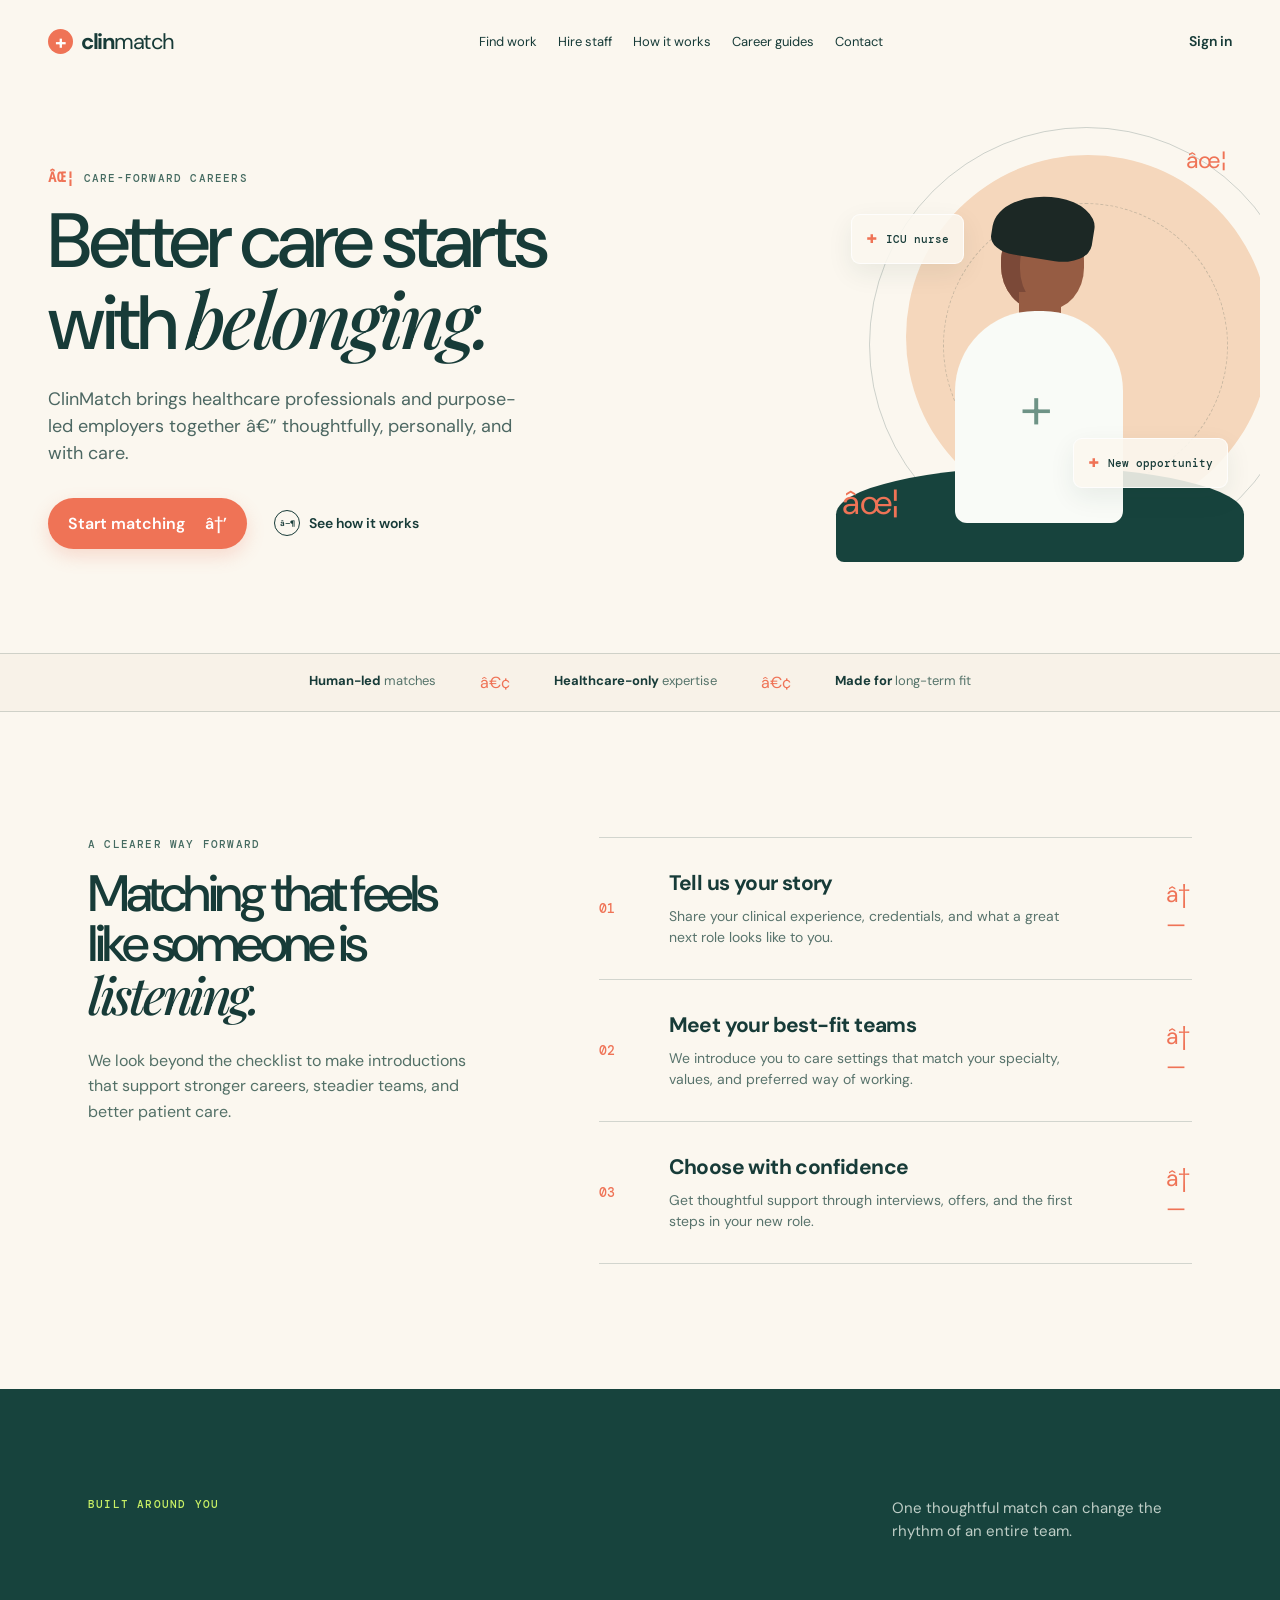
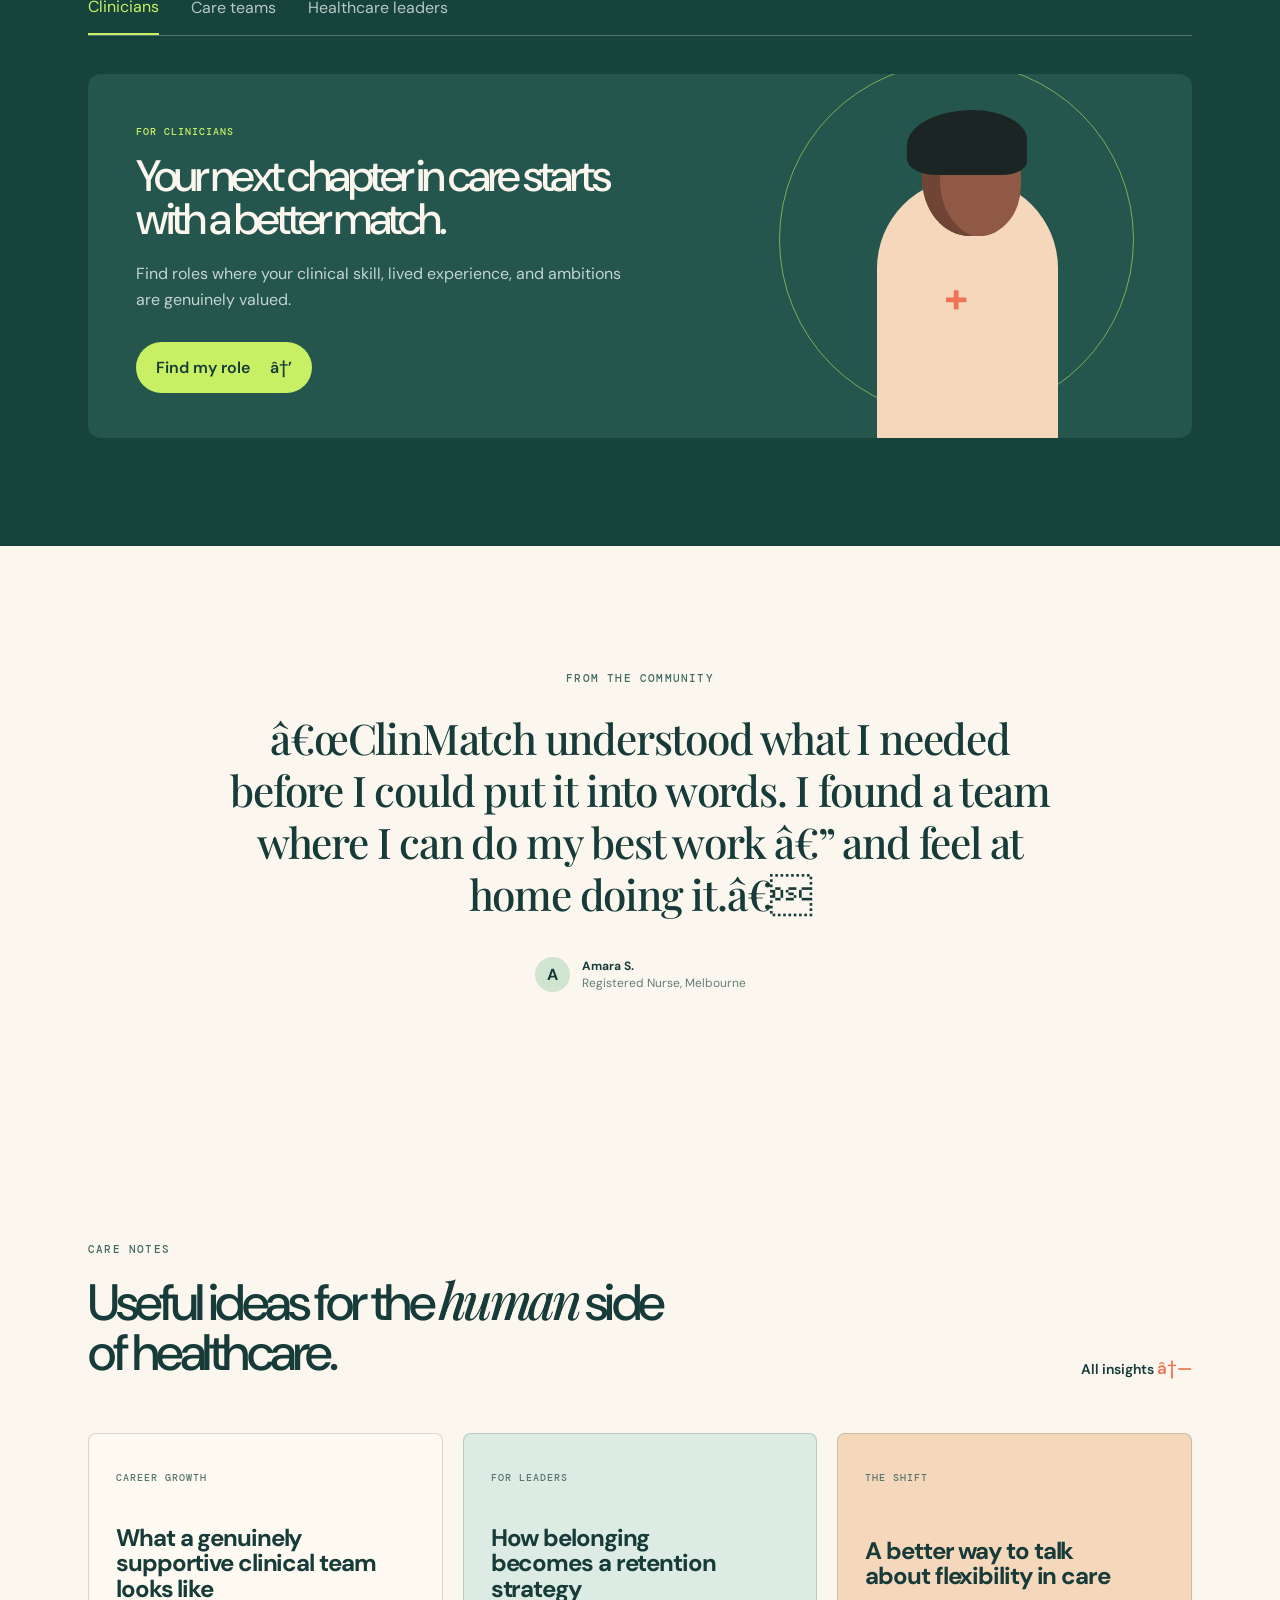
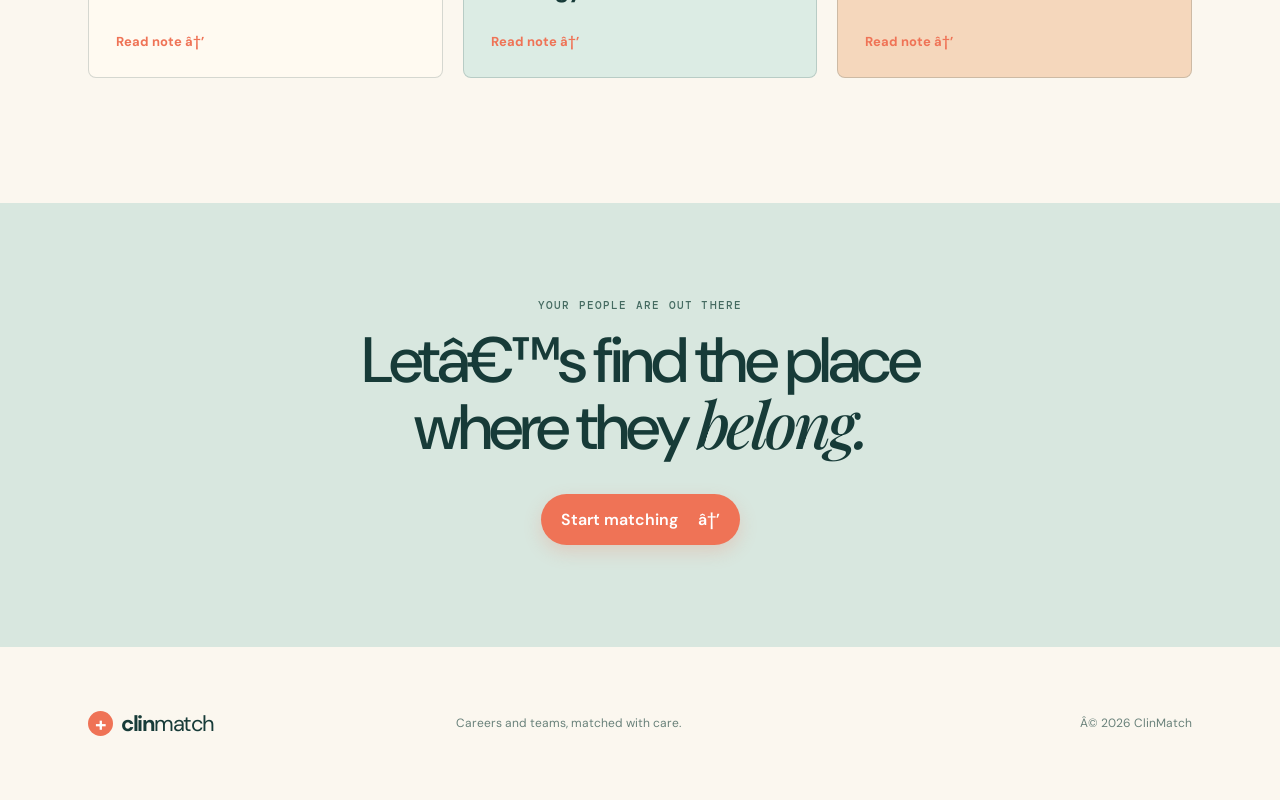
==== commit 9f8ba6ff: "Remove broken sign-in arrow" ====
--- a/index.html
+++ b/index.html
@@ -11,7 +11,7 @@
   </style>
 </head>
 <body>
-  <header><a class="brand" href="#top"><i>+</i><span>clin<b>match</b></span></a><button class="menu-toggle" type="button" aria-expanded="false" aria-controls="site-nav">Explore</button><nav id="site-nav"><a href="roles.html">Find work</a><a href="employers.html">Hire staff</a><a href="how-it-works.html">How it works</a><a href="guides.html">Career guides</a><a href="contact.html">Contact</a></nav><button class="link-btn" data-note="Sign in">Sign in <span>â†—</span></button></header>
+  <header><a class="brand" href="#top"><i>+</i><span>clin<b>match</b></span></a><button class="menu-toggle" type="button" aria-expanded="false" aria-controls="site-nav">Explore</button><nav id="site-nav"><a href="roles.html">Find work</a><a href="employers.html">Hire staff</a><a href="how-it-works.html">How it works</a><a href="guides.html">Career guides</a><a href="contact.html">Contact</a></nav><button class="link-btn" data-note="Sign in">Sign in</button></header>
   <main id="top">
     <section class="hero"><div><p class="eyebrow"><b>âœ¦</b> Care-forward careers</p><h1>Better care starts with <em>belonging.</em></h1><p class="intro">ClinMatch brings healthcare professionals and purpose-led employers together â€” thoughtfully, personally, and with care.</p><div class="actions"><button class="primary" data-note="Start matching">Start matching <span>â†’</span></button><a class="watch" href="#how"><i>â–¶</i> See how it works</a></div></div><div class="art" aria-label="A clinician connected to a care community" role="img"><div class="sun"></div><div class="orbit o1"></div><div class="orbit o2"></div><div class="card c1"><b>+</b> ICU nurse</div><div class="card c2"><b>+</b> New opportunity</div><div class="person"><div class="head"></div><div class="neck"></div><div class="body"></div></div><div class="ground"></div><div class="spark s1">âœ¦</div><div class="spark s2">âœ¦</div></div></section>
     <div class="proof"><p><strong>Human-led</strong> matches</p><span>â€¢</span><p><strong>Healthcare-only</strong> expertise</p><span>â€¢</span><p><strong>Made for</strong> long-term fit</p></div>
